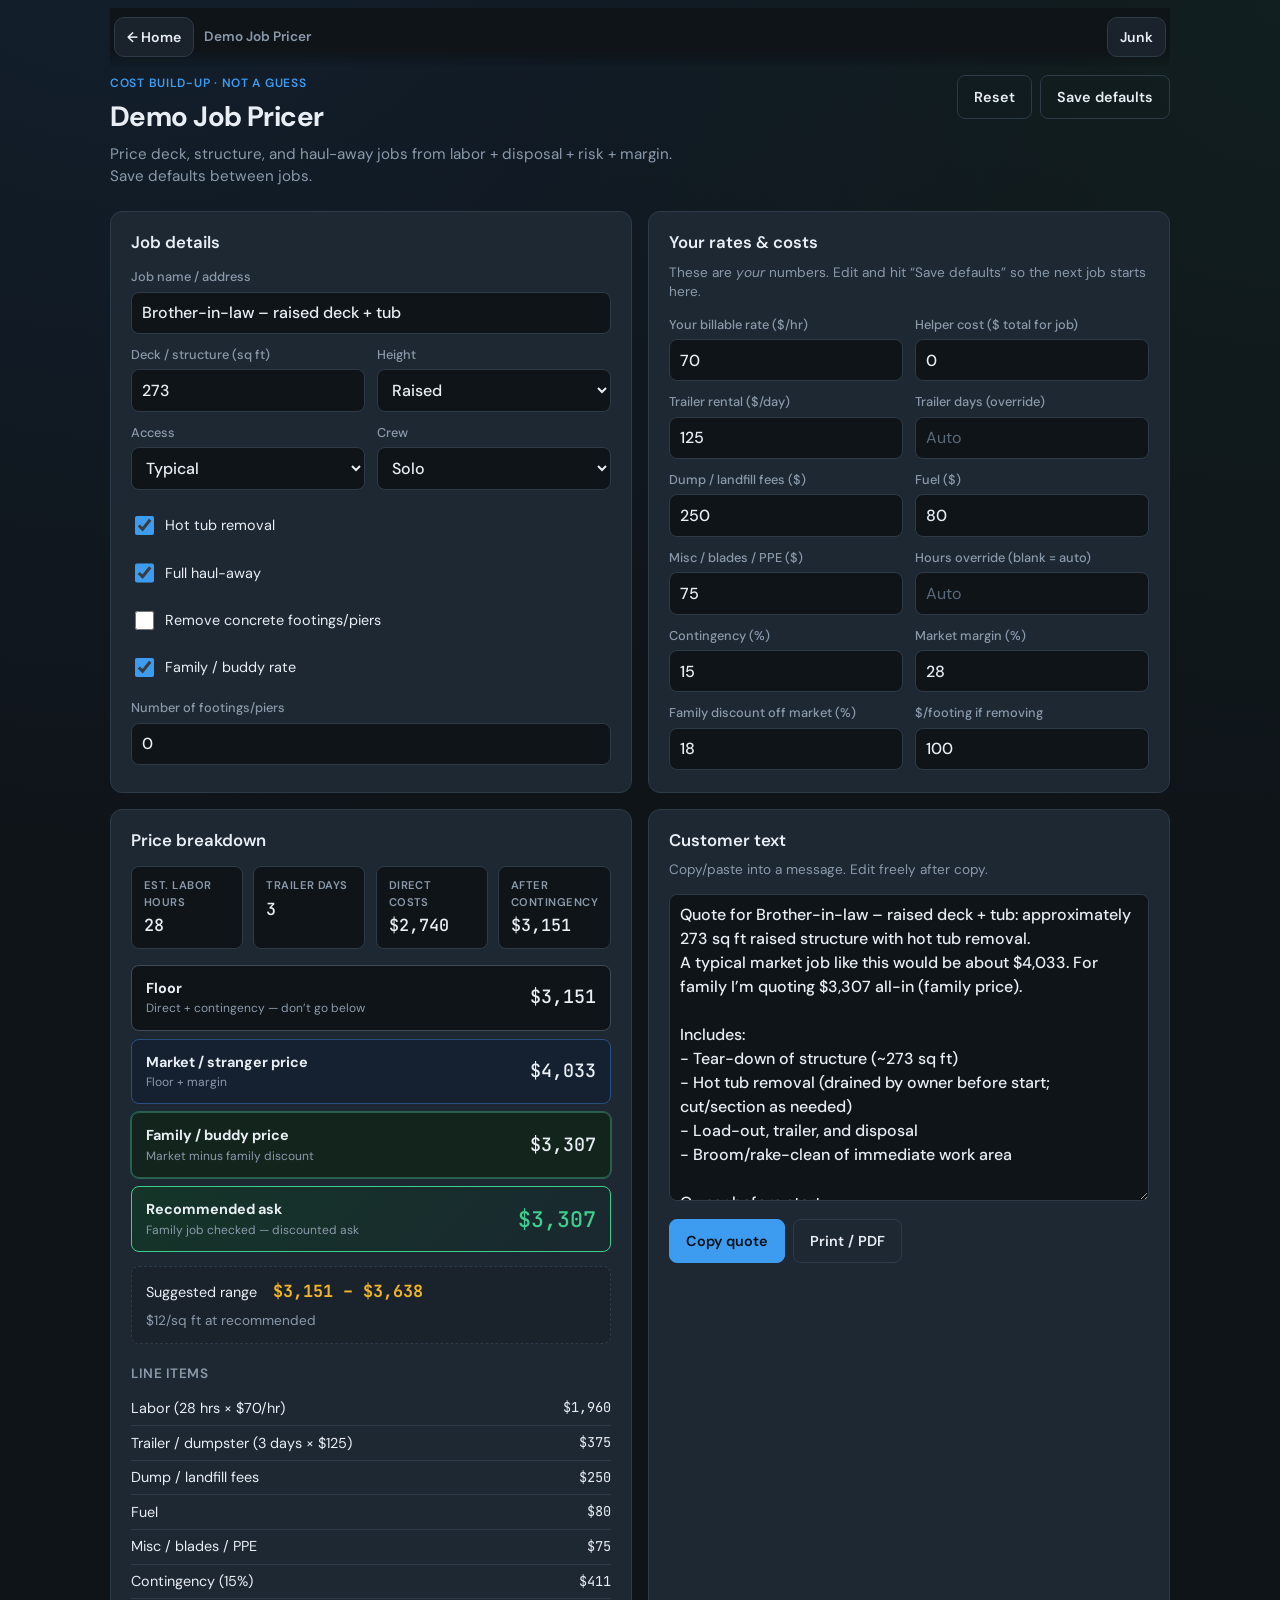
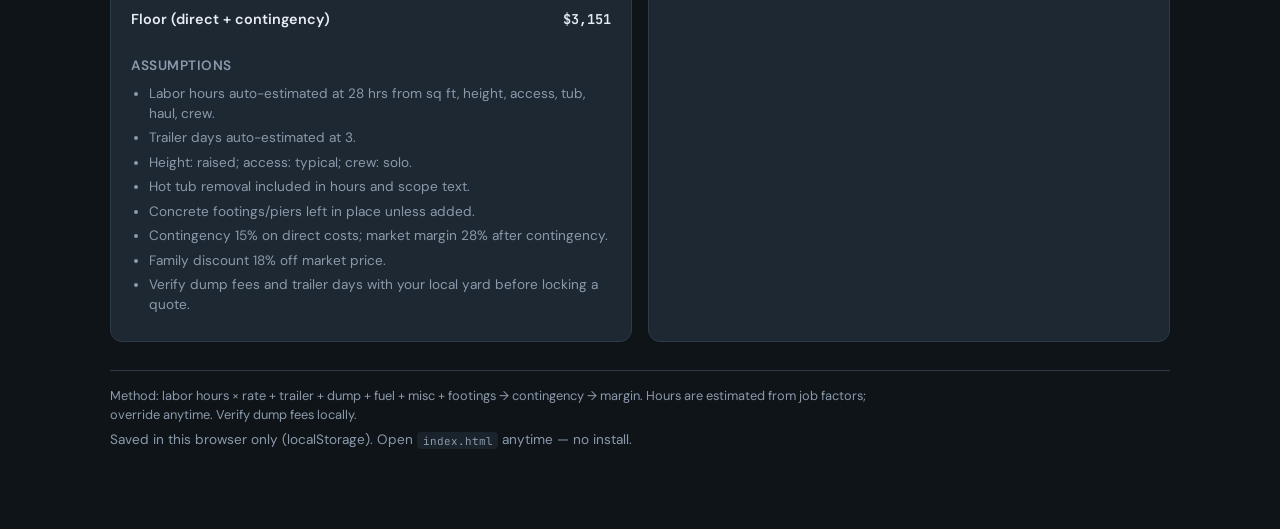
==== demo/index.html @ 30babcbf "AmenityWorks pricing apps for mobile access anywhere" ====
<!DOCTYPE html>
<html lang="en">
<head>
  <meta charset="UTF-8" />
  <meta name="viewport" content="width=device-width, initial-scale=1, viewport-fit=cover" />
  <meta name="theme-color" content="#0f1419" />
  <meta name="apple-mobile-web-app-capable" content="yes" />
  <meta name="apple-mobile-web-app-title" content="Demo Pricer" />
  <title>Demo Job Pricer</title>
  <link rel="manifest" href="../manifest.webmanifest" />
  <link rel="apple-touch-icon" href="../icons/demo-192.png" />
  <link rel="stylesheet" href="styles.css" />
  <link rel="stylesheet" href="../mobile-shared.css" />
  <link rel="preconnect" href="https://fonts.googleapis.com" />
  <link rel="preconnect" href="https://fonts.gstatic.com" crossorigin />
  <link href="https://fonts.googleapis.com/css2?family=DM+Sans:ital,opsz,wght@0,9..40,400;0,9..40,500;0,9..40,600;0,9..40,700;1,9..40,400&family=JetBrains+Mono:wght@400;500&display=swap" rel="stylesheet" />
</head>
<body>
  <div class="app">
    <nav class="mobile-nav" aria-label="App navigation">
      <a href="../index.html">← Home</a>
      <span class="nav-title">Demo Job Pricer</span>
      <a href="../junk/index.html">Junk</a>
    </nav>
    <header class="header">
      <div class="header-text">
        <p class="eyebrow">Cost build-up · not a guess</p>
        <h1>Demo Job Pricer</h1>
        <p class="subtitle">Price deck, structure, and haul-away jobs from labor + disposal + risk + margin. Save defaults between jobs.</p>
      </div>
      <div class="header-actions">
        <button type="button" class="btn ghost" id="btnReset" title="Reset to starter defaults">Reset</button>
        <button type="button" class="btn ghost" id="btnSave" title="Save current rates as defaults">Save defaults</button>
      </div>
    </header>

    <main class="grid">
      <!-- JOB -->
      <section class="card">
        <h2>Job details</h2>
        <div class="fields">
          <label class="field">
            <span>Job name / address</span>
            <input type="text" id="jobName" placeholder="e.g. BIL – raised deck + tub" />
          </label>
          <div class="row2">
            <label class="field">
              <span>Deck / structure (sq ft)</span>
              <input type="number" id="sqft" min="0" step="1" value="273" />
            </label>
            <label class="field">
              <span>Height</span>
              <select id="height">
                <option value="ground">Ground level</option>
                <option value="raised" selected>Raised</option>
                <option value="second">2nd story / high</option>
              </select>
            </label>
          </div>
          <div class="row2">
            <label class="field">
              <span>Access</span>
              <select id="access">
                <option value="easy">Easy (truck close)</option>
                <option value="typical" selected>Typical</option>
                <option value="hard">Hard (long carry / gates / stairs)</option>
              </select>
            </label>
            <label class="field">
              <span>Crew</span>
              <select id="crew">
                <option value="solo" selected>Solo</option>
                <option value="helper">You + 1 helper</option>
              </select>
            </label>
          </div>
          <div class="checks">
            <label class="check"><input type="checkbox" id="hotTub" checked /> Hot tub removal</label>
            <label class="check"><input type="checkbox" id="haulAway" checked /> Full haul-away</label>
            <label class="check"><input type="checkbox" id="footings" /> Remove concrete footings/piers</label>
            <label class="check"><input type="checkbox" id="familyJob" /> Family / buddy rate</label>
          </div>
          <label class="field" id="footingCountWrap" hidden>
            <span>Number of footings/piers</span>
            <input type="number" id="footingCount" min="0" step="1" value="0" />
          </label>
        </div>
      </section>

      <!-- RATES -->
      <section class="card">
        <h2>Your rates & costs</h2>
        <p class="hint">These are <em>your</em> numbers. Edit and hit “Save defaults” so the next job starts here.</p>
        <div class="fields">
          <div class="row2">
            <label class="field">
              <span>Your billable rate ($/hr)</span>
              <input type="number" id="laborRate" min="0" step="1" value="70" />
            </label>
            <label class="field">
              <span>Helper cost ($ total for job)</span>
              <input type="number" id="helperCost" min="0" step="1" value="0" />
            </label>
          </div>
          <div class="row2">
            <label class="field">
              <span>Trailer rental ($/day)</span>
              <input type="number" id="trailerDayRate" min="0" step="1" value="125" />
            </label>
            <label class="field">
              <span>Trailer days (override)</span>
              <input type="number" id="trailerDaysOverride" min="0" step="0.5" placeholder="Auto" />
            </label>
          </div>
          <div class="row2">
            <label class="field">
              <span>Dump / landfill fees ($)</span>
              <input type="number" id="dumpFees" min="0" step="1" value="250" />
            </label>
            <label class="field">
              <span>Fuel ($)</span>
              <input type="number" id="fuel" min="0" step="1" value="80" />
            </label>
          </div>
          <div class="row2">
            <label class="field">
              <span>Misc / blades / PPE ($)</span>
              <input type="number" id="misc" min="0" step="1" value="75" />
            </label>
            <label class="field">
              <span>Hours override (blank = auto)</span>
              <input type="number" id="hoursOverride" min="0" step="0.5" placeholder="Auto" />
            </label>
          </div>
          <div class="row2">
            <label class="field">
              <span>Contingency (%)</span>
              <input type="number" id="contingencyPct" min="0" max="50" step="1" value="15" />
            </label>
            <label class="field">
              <span>Market margin (%)</span>
              <input type="number" id="marginPct" min="0" max="80" step="1" value="28" />
            </label>
          </div>
          <div class="row2">
            <label class="field">
              <span>Family discount off market (%)</span>
              <input type="number" id="familyDiscountPct" min="0" max="50" step="1" value="18" />
            </label>
            <label class="field">
              <span>$/footing if removing</span>
              <input type="number" id="footingEach" min="0" step="1" value="100" />
            </label>
          </div>
        </div>
      </section>

      <!-- RESULTS -->
      <section class="card results">
        <h2>Price breakdown</h2>
        <div class="metrics">
          <div class="metric">
            <span class="metric-label">Est. labor hours</span>
            <span class="metric-value" id="outHours">—</span>
          </div>
          <div class="metric">
            <span class="metric-label">Trailer days</span>
            <span class="metric-value" id="outTrailerDays">—</span>
          </div>
          <div class="metric">
            <span class="metric-label">Direct costs</span>
            <span class="metric-value" id="outDirect">—</span>
          </div>
          <div class="metric">
            <span class="metric-label">After contingency</span>
            <span class="metric-value" id="outAfterCont">—</span>
          </div>
        </div>

        <div class="price-stack">
          <div class="price-row floor">
            <div>
              <strong>Floor</strong>
              <span class="price-note">Direct + contingency — don’t go below</span>
            </div>
            <span class="price-amt" id="outFloor">—</span>
          </div>
          <div class="price-row market">
            <div>
              <strong>Market / stranger price</strong>
              <span class="price-note">Floor + margin</span>
            </div>
            <span class="price-amt" id="outMarket">—</span>
          </div>
          <div class="price-row family" id="familyRow">
            <div>
              <strong>Family / buddy price</strong>
              <span class="price-note">Market minus family discount</span>
            </div>
            <span class="price-amt" id="outFamily">—</span>
          </div>
          <div class="price-row recommend">
            <div>
              <strong>Recommended ask</strong>
              <span class="price-note" id="outRecommendNote">—</span>
            </div>
            <span class="price-amt big" id="outRecommend">—</span>
          </div>
        </div>

        <div class="range-box">
          <span>Suggested range</span>
          <strong id="outRange">—</strong>
          <span class="muted" id="outPerSqft">—</span>
        </div>

        <h3 class="subhead">Line items</h3>
        <table class="lines" id="lineTable">
          <tbody></tbody>
        </table>

        <h3 class="subhead">Assumptions</h3>
        <ul class="assumptions" id="assumptions"></ul>
      </section>

      <!-- QUOTE TEXT -->
      <section class="card quote-card">
        <h2>Customer text</h2>
        <p class="hint">Copy/paste into a message. Edit freely after copy.</p>
        <textarea id="quoteText" rows="12" readonly></textarea>
        <div class="header-actions" style="margin-top: 0.75rem">
          <button type="button" class="btn primary" id="btnCopy">Copy quote</button>
          <button type="button" class="btn ghost" id="btnPrint">Print / PDF</button>
        </div>
        <p class="toast" id="toast" hidden>Copied</p>
      </section>
    </main>

    <footer class="footer">
      <p>
        Method: labor hours × rate + trailer + dump + fuel + misc + footings → contingency → margin.
        Hours are estimated from job factors; override anytime. Verify dump fees locally.
      </p>
      <p class="muted">Saved in this browser only (localStorage). Open <code>index.html</code> anytime — no install.</p>
    </footer>
  </div>
  <script src="app.js"></script>
  <script>
    if ("serviceWorker" in navigator) {
      navigator.serviceWorker.register("../sw.js", { scope: "../" }).catch(function () {});
    }
  </script>
</body>
</html>
---- demo/styles.css ----
:root {
  --bg: #0f1419;
  --bg-elevated: #1a222c;
  --bg-card: #1e2833;
  --border: #2d3a48;
  --text: #e8eef4;
  --muted: #8b9aab;
  --accent: #3d9cf0;
  --accent-dim: #2563a8;
  --green: #3ecf8e;
  --amber: #f0b429;
  --rose: #f07178;
  --radius: 12px;
  --font: "DM Sans", system-ui, sans-serif;
  --mono: "JetBrains Mono", ui-monospace, monospace;
}

*,
*::before,
*::after {
  box-sizing: border-box;
}

html {
  font-size: 16px;
}

body {
  margin: 0;
  min-height: 100vh;
  font-family: var(--font);
  background:
    radial-gradient(ellipse 80% 50% at 10% -10%, #1a3a5c55, transparent),
    radial-gradient(ellipse 60% 40% at 100% 0%, #1a4a3a33, transparent),
    var(--bg);
  color: var(--text);
  line-height: 1.45;
}

.app {
  max-width: 1100px;
  margin: 0 auto;
  padding: 1.5rem 1.25rem 3rem;
}

.header {
  display: flex;
  flex-wrap: wrap;
  align-items: flex-start;
  justify-content: space-between;
  gap: 1rem;
  margin-bottom: 1.5rem;
}

.eyebrow {
  margin: 0 0 0.25rem;
  font-size: 0.75rem;
  font-weight: 600;
  letter-spacing: 0.06em;
  text-transform: uppercase;
  color: var(--accent);
}

h1 {
  margin: 0 0 0.35rem;
  font-size: 1.75rem;
  font-weight: 700;
  letter-spacing: -0.02em;
}

.subtitle {
  margin: 0;
  max-width: 36rem;
  color: var(--muted);
  font-size: 0.95rem;
}

.header-actions {
  display: flex;
  flex-wrap: wrap;
  gap: 0.5rem;
}

.btn {
  font-family: inherit;
  font-size: 0.9rem;
  font-weight: 600;
  border-radius: 8px;
  border: 1px solid transparent;
  padding: 0.55rem 1rem;
  cursor: pointer;
  transition: background 0.15s, border-color 0.15s, transform 0.1s;
}

.btn:active {
  transform: scale(0.98);
}

.btn.primary {
  background: var(--accent);
  color: #061018;
  border-color: var(--accent);
}

.btn.primary:hover {
  background: #5aaff5;
}

.btn.ghost {
  background: transparent;
  color: var(--text);
  border-color: var(--border);
}

.btn.ghost:hover {
  background: var(--bg-elevated);
  border-color: var(--muted);
}

.grid {
  display: grid;
  grid-template-columns: 1fr 1fr;
  gap: 1rem;
}

@media (max-width: 820px) {
  .grid {
    grid-template-columns: 1fr;
  }
}

.card {
  background: var(--bg-card);
  border: 1px solid var(--border);
  border-radius: var(--radius);
  padding: 1.15rem 1.25rem 1.35rem;
}

.card.results,
.card.quote-card {
  grid-column: 1 / -1;
}

@media (min-width: 821px) {
  .card.results {
    grid-column: 1 / 2;
  }
  .card.quote-card {
    grid-column: 2 / 3;
  }
}

.card h2 {
  margin: 0 0 0.85rem;
  font-size: 1.05rem;
  font-weight: 600;
}

.subhead {
  margin: 1.25rem 0 0.5rem;
  font-size: 0.85rem;
  font-weight: 600;
  color: var(--muted);
  text-transform: uppercase;
  letter-spacing: 0.04em;
}

.hint {
  margin: -0.35rem 0 0.85rem;
  font-size: 0.85rem;
  color: var(--muted);
}

.fields {
  display: flex;
  flex-direction: column;
  gap: 0.75rem;
}

.row2 {
  display: grid;
  grid-template-columns: 1fr 1fr;
  gap: 0.75rem;
}

@media (max-width: 520px) {
  .row2 {
    grid-template-columns: 1fr;
  }
}

.field {
  display: flex;
  flex-direction: column;
  gap: 0.3rem;
  font-size: 0.8rem;
  font-weight: 500;
  color: var(--muted);
}

.field input,
.field select,
textarea {
  font-family: inherit;
  font-size: 0.95rem;
  font-weight: 500;
  color: var(--text);
  background: var(--bg);
  border: 1px solid var(--border);
  border-radius: 8px;
  padding: 0.55rem 0.65rem;
  width: 100%;
}

.field input:focus,
.field select:focus,
textarea:focus {
  outline: none;
  border-color: var(--accent);
  box-shadow: 0 0 0 3px #3d9cf033;
}

.field input::placeholder {
  color: #5a6a7a;
  font-weight: 400;
}

.checks {
  display: flex;
  flex-direction: column;
  gap: 0.45rem;
  padding-top: 0.25rem;
}

.check {
  display: flex;
  align-items: center;
  gap: 0.5rem;
  font-size: 0.9rem;
  color: var(--text);
  cursor: pointer;
}

.check input {
  width: 1.05rem;
  height: 1.05rem;
  accent-color: var(--accent);
}

.metrics {
  display: grid;
  grid-template-columns: repeat(4, 1fr);
  gap: 0.65rem;
  margin-bottom: 1rem;
}

@media (max-width: 640px) {
  .metrics {
    grid-template-columns: 1fr 1fr;
  }
}

.metric {
  background: var(--bg);
  border: 1px solid var(--border);
  border-radius: 8px;
  padding: 0.65rem 0.75rem;
}

.metric-label {
  display: block;
  font-size: 0.7rem;
  font-weight: 600;
  text-transform: uppercase;
  letter-spacing: 0.04em;
  color: var(--muted);
  margin-bottom: 0.2rem;
}

.metric-value {
  font-family: var(--mono);
  font-size: 1.05rem;
  font-weight: 500;
}

.price-stack {
  display: flex;
  flex-direction: column;
  gap: 0.5rem;
}

.price-row {
  display: flex;
  align-items: center;
  justify-content: space-between;
  gap: 1rem;
  padding: 0.75rem 0.9rem;
  border-radius: 8px;
  border: 1px solid var(--border);
  background: var(--bg);
}

.price-row.floor {
  border-color: #3d4a58;
}

.price-row.market {
  border-color: #2a5080;
  background: #152030;
}

.price-row.family {
  border-color: #2a6048;
  background: #12241c;
}

.price-row.recommend {
  border-color: var(--green);
  background: linear-gradient(135deg, #143528, #1a2830);
}

.price-row strong {
  display: block;
  font-size: 0.9rem;
}

.price-note {
  display: block;
  font-size: 0.75rem;
  color: var(--muted);
  font-weight: 400;
  margin-top: 0.1rem;
}

.price-amt {
  font-family: var(--mono);
  font-size: 1.15rem;
  font-weight: 500;
  white-space: nowrap;
}

.price-amt.big {
  font-size: 1.45rem;
  color: var(--green);
}

.range-box {
  margin-top: 0.85rem;
  padding: 0.75rem 0.9rem;
  border-radius: 8px;
  background: var(--bg-elevated);
  border: 1px dashed var(--border);
  display: flex;
  flex-wrap: wrap;
  align-items: baseline;
  gap: 0.5rem 1rem;
  font-size: 0.9rem;
}

.range-box strong {
  font-family: var(--mono);
  font-size: 1.05rem;
  color: var(--amber);
}

.muted {
  color: var(--muted);
  font-size: 0.85rem;
}

.lines {
  width: 100%;
  border-collapse: collapse;
  font-size: 0.9rem;
}

.lines td {
  padding: 0.4rem 0;
  border-bottom: 1px solid var(--border);
}

.lines td:last-child {
  text-align: right;
  font-family: var(--mono);
  font-size: 0.85rem;
}

.lines tr.total td {
  border-bottom: none;
  padding-top: 0.6rem;
  font-weight: 600;
}

.assumptions {
  margin: 0;
  padding-left: 1.15rem;
  color: var(--muted);
  font-size: 0.85rem;
}

.assumptions li {
  margin-bottom: 0.3rem;
}

textarea {
  resize: vertical;
  min-height: 200px;
  line-height: 1.5;
}

.toast {
  margin: 0.5rem 0 0;
  font-size: 0.85rem;
  color: var(--green);
  font-weight: 600;
}

.footer {
  margin-top: 1.75rem;
  padding-top: 1rem;
  border-top: 1px solid var(--border);
  font-size: 0.8rem;
  color: var(--muted);
}

.footer p {
  margin: 0 0 0.4rem;
  max-width: 48rem;
}

.footer code {
  font-family: var(--mono);
  font-size: 0.8em;
  background: var(--bg-elevated);
  padding: 0.1rem 0.35rem;
  border-radius: 4px;
}

@media print {
  body {
    background: white;
    color: black;
  }
  .header-actions,
  .btn,
  .toast,
  .footer {
    display: none !important;
  }
  .app {
    max-width: none;
    padding: 0;
  }
  .card {
    break-inside: avoid;
    border-color: #ccc;
    background: white;
    color: black;
  }
  .grid {
    display: block;
  }
  .card + .card {
    margin-top: 1rem;
  }
  .field input,
  .field select,
  textarea {
    border-color: #ccc;
    color: black;
    background: white;
  }
  .price-amt.big,
  .range-box strong,
  .metric-value {
    color: black;
  }
}
---- mobile-shared.css ----
/* Shared mobile polish for pricing apps */
:root {
  --safe-top: env(safe-area-inset-top, 0px);
  --safe-bottom: env(safe-area-inset-bottom, 0px);
  --safe-left: env(safe-area-inset-left, 0px);
  --safe-right: env(safe-area-inset-right, 0px);
}

html {
  -webkit-text-size-adjust: 100%;
}

body {
  -webkit-tap-highlight-color: transparent;
  padding-left: var(--safe-left);
  padding-right: var(--safe-right);
}

.app {
  padding-top: calc(0.5rem + var(--safe-top)) !important;
  padding-bottom: calc(4.5rem + var(--safe-bottom)) !important;
}

/* Sticky back bar on phones */
.mobile-nav {
  position: sticky;
  top: 0;
  z-index: 50;
  display: flex;
  align-items: center;
  gap: 0.65rem;
  padding: 0.55rem 0.25rem 0.65rem;
  margin: 0 0 0.5rem;
  background: linear-gradient(to bottom, var(--bg, #0f1419) 70%, transparent);
  backdrop-filter: blur(8px);
}

.mobile-nav a {
  display: inline-flex;
  align-items: center;
  justify-content: center;
  min-height: 2.5rem;
  min-width: 2.5rem;
  padding: 0.4rem 0.75rem;
  border-radius: 10px;
  border: 1px solid var(--border, #2d3a48);
  color: var(--text, #e8eef4);
  text-decoration: none;
  font-size: 0.88rem;
  font-weight: 600;
  background: var(--bg-elevated, #1a222c);
}

.mobile-nav a:active {
  opacity: 0.85;
}

.mobile-nav .nav-title {
  font-size: 0.85rem;
  font-weight: 600;
  color: var(--muted, #8b9aab);
  flex: 1;
  white-space: nowrap;
  overflow: hidden;
  text-overflow: ellipsis;
}

/* Prevent iOS zoom on focus — inputs need >= 16px */
.field input,
.field select,
textarea,
.item-chip input[type="number"],
.edit-table input {
  font-size: 16px !important;
  min-height: 2.65rem;
}

.btn {
  min-height: 2.75rem;
  padding-left: 1rem;
  padding-right: 1rem;
}

.check {
  min-height: 2.5rem;
  padding: 0.25rem 0;
}

.check input {
  width: 1.2rem !important;
  height: 1.2rem !important;
}

.tabs {
  position: sticky;
  top: 3.1rem;
  z-index: 40;
  background: var(--bg, #0f1419);
  padding-top: 0.25rem;
  overflow-x: auto;
  flex-wrap: nowrap;
  -webkit-overflow-scrolling: touch;
  scrollbar-width: none;
}

.tabs::-webkit-scrollbar {
  display: none;
}

.tab {
  flex: 0 0 auto;
  min-height: 2.5rem;
  white-space: nowrap;
}

.item-grid {
  grid-template-columns: 1fr !important;
}

.item-chip {
  min-height: 3rem;
}

.item-chip input[type="number"] {
  width: 3.25rem !important;
  min-height: 2.5rem;
}

.price-amt.big {
  font-size: 1.35rem !important;
}

.metrics {
  grid-template-columns: 1fr 1fr !important;
}

@media (min-width: 821px) {
  .item-grid {
    grid-template-columns: repeat(auto-fill, minmax(200px, 1fr)) !important;
  }
  .metrics {
    grid-template-columns: repeat(4, 1fr) !important;
  }
}

/* Floating copy on mobile when long page */
@media (max-width: 820px) {
  .header {
    flex-direction: column;
    align-items: stretch;
  }
  .header-actions {
    width: 100%;
  }
  .header-actions .btn {
    flex: 1;
  }
  .subtitle {
    font-size: 0.9rem;
  }
  h1 {
    font-size: 1.4rem !important;
  }
  .card {
    padding: 1rem !important;
  }
  .price-row {
    flex-direction: column;
    align-items: flex-start !important;
    gap: 0.35rem;
  }
  .price-amt {
    align-self: flex-end;
  }
  textarea {
    min-height: 180px;
  }
  .table-wrap {
    margin: 0 -0.25rem;
  }
  .edit-table input {
    max-width: 5.5rem;
  }
}
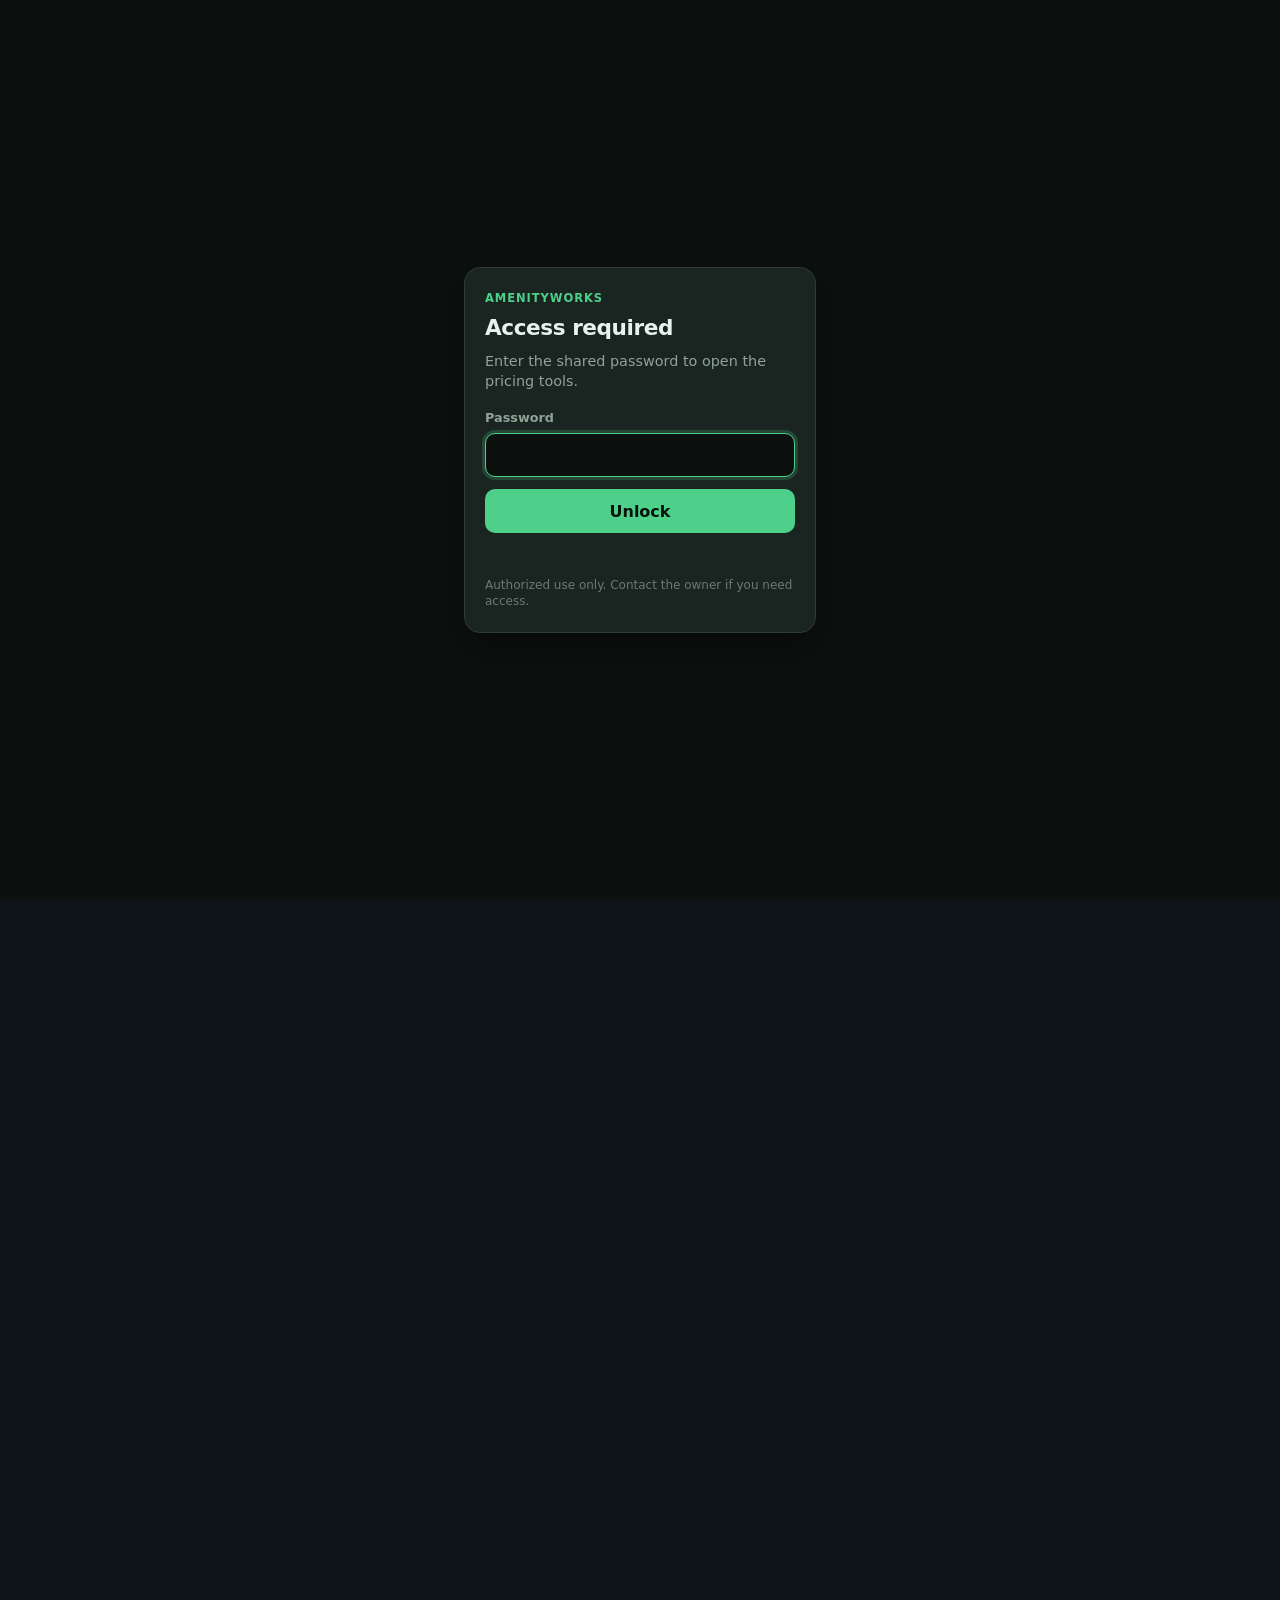
==== commit c5452d74: "Add SHA-256 password gate for shared access control" ====
--- a/demo/index.html
+++ b/demo/index.html
@@ -11,6 +11,9 @@
   <link rel="apple-touch-icon" href="../icons/demo-192.png" />
   <link rel="stylesheet" href="styles.css" />
   <link rel="stylesheet" href="../mobile-shared.css" />
+  <link rel="stylesheet" href="../access-gate.css" />
+  <script src="../access-config.js"></script>
+  <script src="../access-gate.js"></script>
   <link rel="preconnect" href="https://fonts.googleapis.com" />
   <link rel="preconnect" href="https://fonts.gstatic.com" crossorigin />
   <link href="https://fonts.googleapis.com/css2?family=DM+Sans:ital,opsz,wght@0,9..40,400;0,9..40,500;0,9..40,600;0,9..40,700;1,9..40,400&family=JetBrains+Mono:wght@400;500&display=swap" rel="stylesheet" />
--- a/access-gate.css
+++ b/access-gate.css
@@ -0,0 +1,122 @@
+/* Full-screen access gate — shown until password unlocks */
+#aw-access-gate {
+  position: fixed;
+  inset: 0;
+  z-index: 99999;
+  display: flex;
+  align-items: center;
+  justify-content: center;
+  padding: 1.25rem;
+  padding-top: calc(1.25rem + env(safe-area-inset-top, 0px));
+  padding-bottom: calc(1.25rem + env(safe-area-inset-bottom, 0px));
+  background: #0c100e;
+  color: #e8f2ec;
+  font-family: system-ui, -apple-system, "Segoe UI", Roboto, sans-serif;
+  box-sizing: border-box;
+}
+
+#aw-access-gate[hidden] {
+  display: none !important;
+}
+
+#aw-access-gate .aw-gate-card {
+  width: 100%;
+  max-width: 22rem;
+  background: #1a2420;
+  border: 1px solid #2e3d36;
+  border-radius: 16px;
+  padding: 1.35rem 1.25rem 1.4rem;
+  box-shadow: 0 12px 40px #00000066;
+}
+
+#aw-access-gate .aw-gate-eyebrow {
+  margin: 0 0 0.35rem;
+  font-size: 0.72rem;
+  font-weight: 700;
+  letter-spacing: 0.08em;
+  text-transform: uppercase;
+  color: #4ecf8a;
+}
+
+#aw-access-gate h1 {
+  margin: 0 0 0.5rem;
+  font-size: 1.35rem;
+  letter-spacing: -0.02em;
+}
+
+#aw-access-gate .aw-gate-sub {
+  margin: 0 0 1.1rem;
+  font-size: 0.9rem;
+  color: #8fa398;
+  line-height: 1.4;
+}
+
+#aw-access-gate label {
+  display: block;
+  font-size: 0.8rem;
+  font-weight: 600;
+  color: #8fa398;
+  margin-bottom: 0.35rem;
+}
+
+#aw-access-gate input[type="password"],
+#aw-access-gate input[type="text"] {
+  width: 100%;
+  box-sizing: border-box;
+  font-size: 16px;
+  min-height: 2.75rem;
+  padding: 0.55rem 0.7rem;
+  border-radius: 10px;
+  border: 1px solid #2e3d36;
+  background: #0c100e;
+  color: #e8f2ec;
+  margin-bottom: 0.75rem;
+}
+
+#aw-access-gate input:focus {
+  outline: none;
+  border-color: #4ecf8a;
+  box-shadow: 0 0 0 3px #4ecf8a33;
+}
+
+#aw-access-gate button {
+  width: 100%;
+  min-height: 2.75rem;
+  font-size: 1rem;
+  font-weight: 700;
+  font-family: inherit;
+  border: none;
+  border-radius: 10px;
+  background: #4ecf8a;
+  color: #06140c;
+  cursor: pointer;
+}
+
+#aw-access-gate button:active {
+  transform: scale(0.98);
+}
+
+#aw-access-gate .aw-gate-error {
+  margin: 0.65rem 0 0;
+  font-size: 0.85rem;
+  color: #f07178;
+  font-weight: 600;
+  min-height: 1.25rem;
+}
+
+#aw-access-gate .aw-gate-hint {
+  margin: 0.85rem 0 0;
+  font-size: 0.75rem;
+  color: #6a7a72;
+  line-height: 1.35;
+}
+
+body.aw-locked {
+  overflow: hidden;
+}
+
+body.aw-locked > .app,
+body.aw-locked > .shell {
+  visibility: hidden;
+  pointer-events: none;
+}
